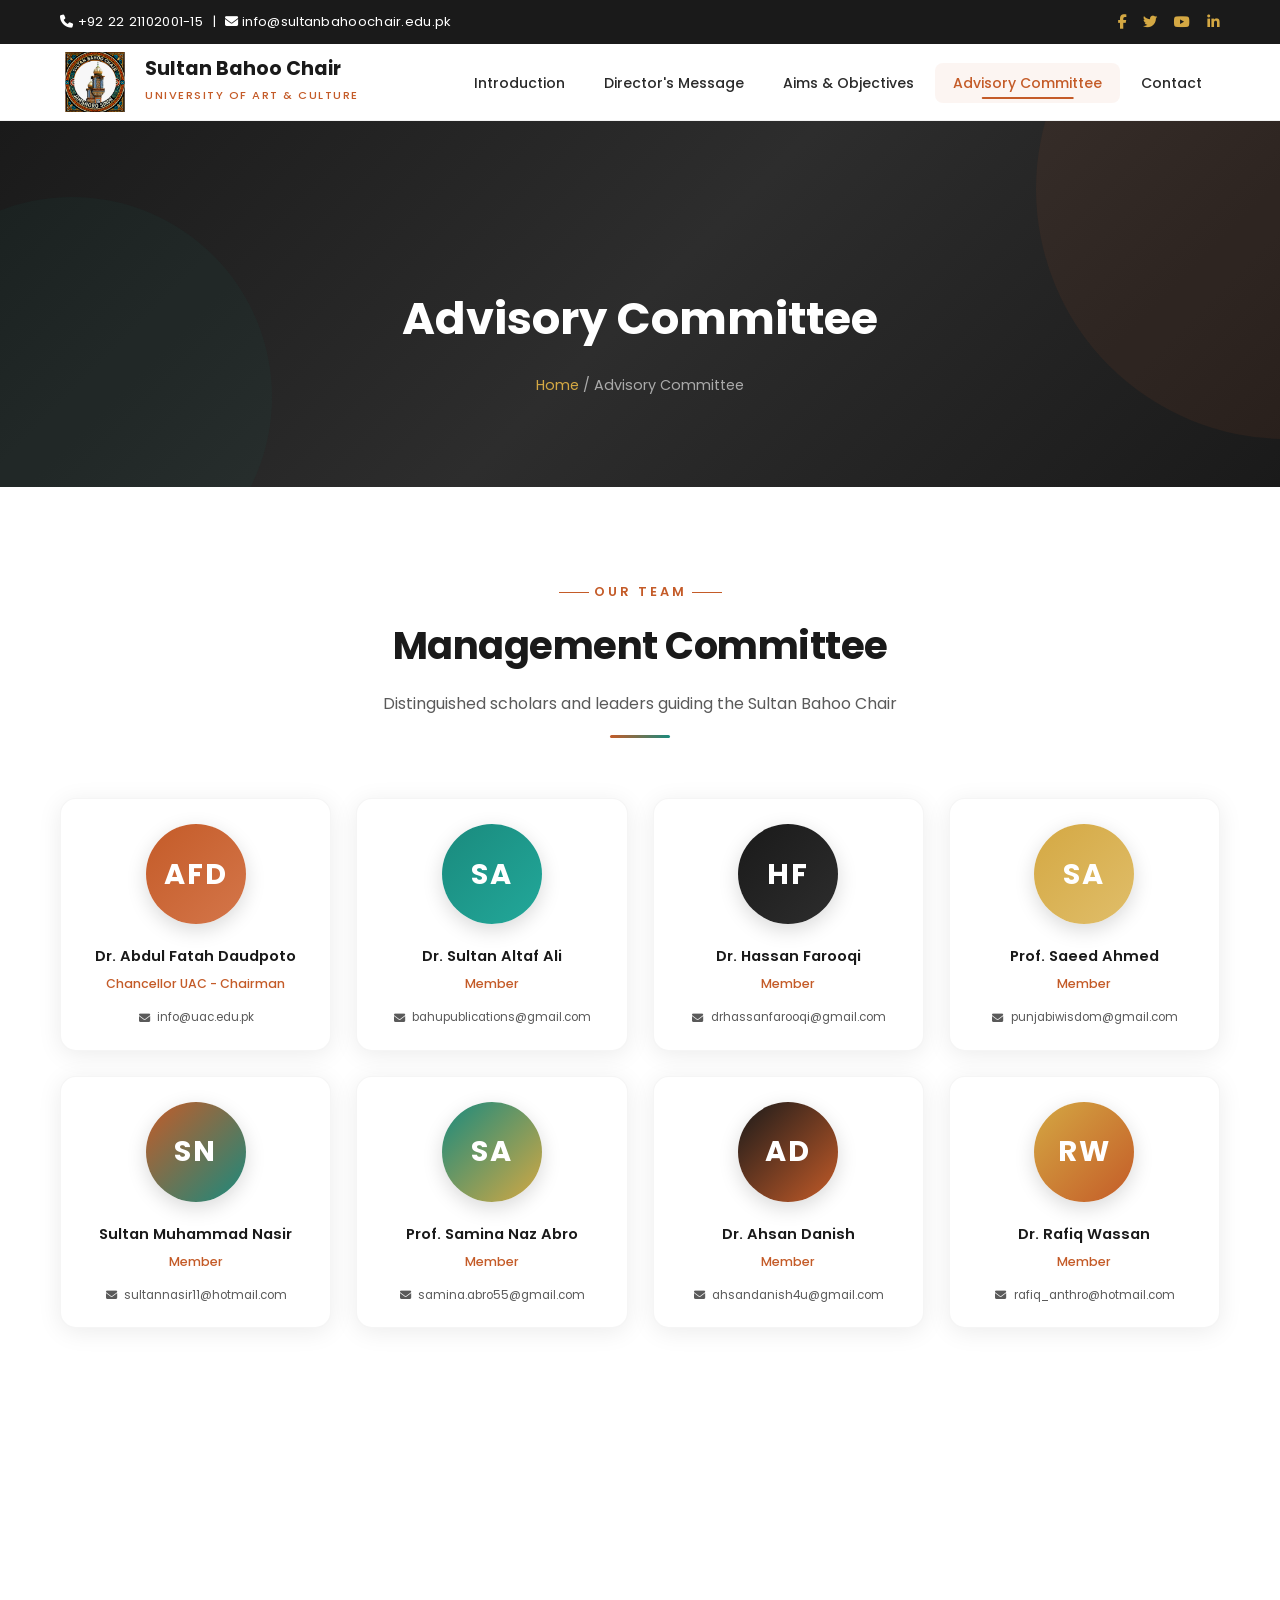
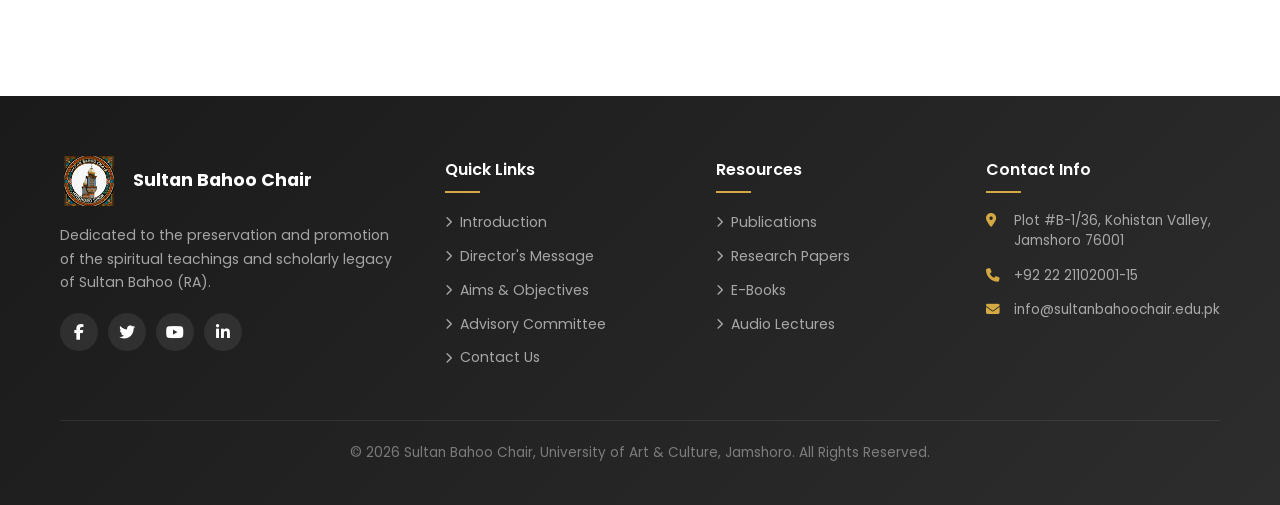
==== advisory.html @ 04ee5a6d "Sultan Bahoo Chair website" ====
<!DOCTYPE html>
<html lang="en">
<head>
    <meta charset="UTF-8">
    <meta name="viewport" content="width=device-width, initial-scale=1.0, maximum-scale=5.0">
    <title>Sultan Bahoo Chair - Advisory Committee</title>
    <link rel="preconnect" href="https://fonts.googleapis.com">
    <link href="https://fonts.googleapis.com/css2?family=Poppins:wght@300;400;500;600;700;800&display=swap" rel="stylesheet">
    <link rel="stylesheet" href="https://cdnjs.cloudflare.com/ajax/libs/font-awesome/6.5.0/css/all.min.css">
    <link rel="stylesheet" href="css/style.css">
</head>
<body>
    <div class="loader">
        <div class="loader-spinner"></div>
        <div class="loader-text">Sultan Bahoo Chair</div>
    </div>

    <div class="top-bar">
        <div class="container">
            <div>                <i class="fas fa-phone"></i> +92 22 21102001-15 &nbsp;|&nbsp;
                <i class="fas fa-envelope"></i> info@sultanbahoochair.edu.pk</div>
            <div>
                <a href="#"><i class="fab fa-facebook-f"></i></a>
                <a href="#"><i class="fab fa-twitter"></i></a>
                <a href="#"><i class="fab fa-youtube"></i></a>
                <a href="#"><i class="fab fa-linkedin-in"></i></a>
            </div>
        </div>
    </div>

    <header class="header">
        <div class="container">
            <nav class="navbar">
                <a href="index.html" class="logo">
                    <img src="images/logo/logo.png" alt="Logo">
                    <div class="logo-text"><h1>Sultan Bahoo Chair</h1><span>University of Art & Culture</span></div>
                </a>
                <ul class="nav-links">
                    <li><a href="index.html">Introduction</a></li>
                    <li><a href="director.html">Director's Message</a></li>
                    <li><a href="aims.html">Aims & Objectives</a></li>
                    <li><a href="advisory.html" class="active">Advisory Committee</a></li>
                    <li><a href="contact.html">Contact</a></li>
                </ul>
                <div class="hamburger"><span></span><span></span><span></span></div>
            </nav>
        </div>
    </header>

    <section class="page-banner">
        <div class="container">
            <h1>Advisory Committee</h1>
            <div class="breadcrumb"><a href="index.html">Home</a> / Advisory Committee</div>
        </div>
    </section>

    <section class="section">
        <div class="container">
            <div class="section-header animate-on-scroll">
                <span class="subtitle">Our Team</span>
                <h2>Management Committee</h2>
                <p>Distinguished scholars and leaders guiding the Sultan Bahoo Chair</p>
                <div class="divider"></div>
            </div>

            <div class="advisory-grid">
                <!-- Chairman -->
                <div class="member-card animate-on-scroll">
                    <div class="avatar-circle" style="background: linear-gradient(135deg, #c45b28, #d4764a);">
                        <span>AFD</span>
                    </div>
                    <div class="info">
                        <h3>Dr. Abdul Fatah Daudpoto</h3>
                        <span>Chancellor UAC - Chairman</span>
                        <a href="mailto:info@uac.edu.pk" class="email-link"><i class="fas fa-envelope"></i> info@uac.edu.pk</a>
                    </div>
                </div>

                <!-- Dr. Sultan Altaf Ali -->
                <div class="member-card animate-on-scroll">
                    <div class="avatar-circle" style="background: linear-gradient(135deg, #1a8a7d, #22a89a);">
                        <span>SA</span>
                    </div>
                    <div class="info">
                        <h3>Dr. Sultan Altaf Ali</h3>
                        <span>Member</span>
                        <a href="mailto:bahupublications@gmail.com" class="email-link"><i class="fas fa-envelope"></i> bahupublications@gmail.com</a>
                    </div>
                </div>

                <!-- Dr. Hassan Farooqi -->
                <div class="member-card animate-on-scroll">
                    <div class="avatar-circle" style="background: linear-gradient(135deg, #1a1a1a, #2d2d2d);">
                        <span>HF</span>
                    </div>
                    <div class="info">
                        <h3>Dr. Hassan Farooqi</h3>
                        <span>Member</span>
                        <a href="mailto:drhassanfarooqi@gmail.com" class="email-link"><i class="fas fa-envelope"></i> drhassanfarooqi@gmail.com</a>
                    </div>
                </div>

                <!-- Prof. Saeed Ahmed -->
                <div class="member-card animate-on-scroll">
                    <div class="avatar-circle" style="background: linear-gradient(135deg, #d4a843, #e0be6a);">
                        <span>SA</span>
                    </div>
                    <div class="info">
                        <h3>Prof. Saeed Ahmed</h3>
                        <span>Member</span>
                        <a href="mailto:punjabiwisdom@gmail.com" class="email-link"><i class="fas fa-envelope"></i> punjabiwisdom@gmail.com</a>
                    </div>
                </div>

                <!-- Sultan Muhammad Nasir -->
                <div class="member-card animate-on-scroll">
                    <div class="avatar-circle" style="background: linear-gradient(135deg, #c45b28, #1a8a7d);">
                        <span>SN</span>
                    </div>
                    <div class="info">
                        <h3>Sultan Muhammad Nasir</h3>
                        <span>Member</span>
                        <a href="mailto:sultannasir11@hotmail.com" class="email-link"><i class="fas fa-envelope"></i> sultannasir11@hotmail.com</a>
                    </div>
                </div>

                <!-- Prof. Samina Naz Abro -->
                <div class="member-card animate-on-scroll">
                    <div class="avatar-circle" style="background: linear-gradient(135deg, #1a8a7d, #d4a843);">
                        <span>SA</span>
                    </div>
                    <div class="info">
                        <h3>Prof. Samina Naz Abro</h3>
                        <span>Member</span>
                        <a href="mailto:samina.abro55@gmail.com" class="email-link"><i class="fas fa-envelope"></i> samina.abro55@gmail.com</a>
                    </div>
                </div>

                <!-- Dr. Ahsan Danish -->
                <div class="member-card animate-on-scroll">
                    <div class="avatar-circle" style="background: linear-gradient(135deg, #1a1a1a, #c45b28);">
                        <span>AD</span>
                    </div>
                    <div class="info">
                        <h3>Dr. Ahsan Danish</h3>
                        <span>Member</span>
                        <a href="mailto:ahsandanish4u@gmail.com" class="email-link"><i class="fas fa-envelope"></i> ahsandanish4u@gmail.com</a>
                    </div>
                </div>

                <!-- Dr. Rafiq Wassan -->
                <div class="member-card animate-on-scroll">
                    <div class="avatar-circle" style="background: linear-gradient(135deg, #d4a843, #c45b28);">
                        <span>RW</span>
                    </div>
                    <div class="info">
                        <h3>Dr. Rafiq Wassan</h3>
                        <span>Member</span>
                        <a href="mailto:rafiq_anthro@hotmail.com" class="email-link"><i class="fas fa-envelope"></i> rafiq_anthro@hotmail.com</a>
                    </div>
                </div>

                <!-- Dr. Irfan Ahmed Shaikh -->
                <div class="member-card animate-on-scroll">
                    <div class="avatar-circle" style="background: linear-gradient(135deg, #1a8a7d, #1a1a1a);">
                        <span>IS</span>
                    </div>
                    <div class="info">
                        <h3>Dr. Irfan Ahmed Shaikh</h3>
                        <span>Member</span>
                        <a href="mailto:irfan.shaikh@usindh.edu.pk" class="email-link"><i class="fas fa-envelope"></i> irfan.shaikh@usindh.edu.pk</a>
                    </div>
                </div>

                <!-- Dr. Imran Ali Sandano -->
                <div class="member-card animate-on-scroll">
                    <div class="avatar-circle" style="background: linear-gradient(135deg, #c45b28, #d4a843);">
                        <span>IS</span>
                    </div>
                    <div class="info">
                        <h3>Dr. Imran Ali Sandano</h3>
                        <span>Member</span>
                        <a href="mailto:imran110@gmail.com" class="email-link"><i class="fas fa-envelope"></i> imran110@gmail.com</a>
                    </div>
                </div>
            </div>
        </div>
    </section>

    <footer class="footer">
        <div class="container">
            <div class="footer-grid">
                <div class="footer-about">
                    <div class="logo">
                        <img src="images/logo/logo.png" alt="Logo" style="height:50px" onerror="this.style.display='none'">
                        <div class="logo-text"><h1 style="color:#fff; font-size:1.1rem;">Sultan Bahoo Chair</h1></div>
                    </div>
                    <p>Dedicated to the preservation and promotion of the spiritual teachings and scholarly legacy of Sultan Bahoo (RA).</p>
                    <div class="footer-social">
                        <a href="#"><i class="fab fa-facebook-f"></i></a>
                        <a href="#"><i class="fab fa-twitter"></i></a>
                        <a href="#"><i class="fab fa-youtube"></i></a>
                        <a href="#"><i class="fab fa-linkedin-in"></i></a>
                    </div>
                </div>
                <div>
                    <h4>Quick Links</h4>
                    <ul class="footer-links">
                        <li><a href="index.html"><i class="fas fa-chevron-right"></i> Introduction</a></li>
                        <li><a href="director.html"><i class="fas fa-chevron-right"></i> Director's Message</a></li>
                        <li><a href="aims.html"><i class="fas fa-chevron-right"></i> Aims & Objectives</a></li>
                        <li><a href="advisory.html"><i class="fas fa-chevron-right"></i> Advisory Committee</a></li>
                        <li><a href="contact.html"><i class="fas fa-chevron-right"></i> Contact Us</a></li>
                    </ul>
                </div>
                <div>
                    <h4>Resources</h4>
                    <ul class="footer-links">
                        <li><a href="#"><i class="fas fa-chevron-right"></i> Publications</a></li>
                        <li><a href="#"><i class="fas fa-chevron-right"></i> Research Papers</a></li>
                        <li><a href="#"><i class="fas fa-chevron-right"></i> E-Books</a></li>
                        <li><a href="#"><i class="fas fa-chevron-right"></i> Audio Lectures</a></li>
                    </ul>
                </div>
                <div>
                    <h4>Contact Info</h4>
                    <ul class="footer-contact">
                        <li><i class="fas fa-map-marker-alt"></i> Plot #B-1/36, Kohistan Valley, Jamshoro 76001</li>
                        <li><i class="fas fa-phone"></i> +92 22 21102001-15</li>
                        <li><i class="fas fa-envelope"></i> info@sultanbahoochair.edu.pk</li>
                    </ul>
                </div>
            </div>
            <div class="footer-bottom"><p>&copy; 2026 Sultan Bahoo Chair, University of Art & Culture, Jamshoro. All Rights Reserved.</p></div>
        </div>
    </footer>

    <div class="back-to-top"><i class="fas fa-chevron-up"></i></div>
    <script src="js/main.js"></script>
</body>
</html>
---- css/style.css ----
/* ===== CSS Variables & Reset ===== */
:root {
    --primary: #1a1a1a;
    --primary-light: #2d2d2d;
    --secondary: #c45b28;
    --secondary-light: #d4764a;
    --accent: #1a8a7d;
    --accent-light: #22a89a;
    --gold: #d4a843;
    --gold-light: #e0be6a;
    --white: #ffffff;
    --off-white: #faf9f7;
    --cream: #f5f0e8;
    --light-gray: #e8e4de;
    --dark-gray: #5a5a5a;
    --text: #2a2a2a;
    --shadow: 0 4px 25px rgba(0, 0, 0, 0.08);
    --shadow-hover: 0 12px 40px rgba(0, 0, 0, 0.15);
    --transition: all 0.4s cubic-bezier(0.25, 0.46, 0.45, 0.94);
    --transition-fast: all 0.25s ease;
    --border-radius: 16px;
    --border-radius-sm: 10px;
}

*, *::before, *::after { margin: 0; padding: 0; box-sizing: border-box; }

html { scroll-behavior: smooth; }

body {
    font-family: 'Poppins', sans-serif;
    color: var(--text);
    line-height: 1.7;
    overflow-x: hidden;
    background: var(--white);
}

a { text-decoration: none; color: inherit; }
ul { list-style: none; }
img { max-width: 100%; height: auto; }

.container { max-width: 1200px; margin: 0 auto; padding: 0 20px; }

/* ===== Scrollbar ===== */
::-webkit-scrollbar { width: 8px; }
::-webkit-scrollbar-track { background: var(--cream); }
::-webkit-scrollbar-thumb { background: var(--secondary); border-radius: 4px; }
::-webkit-scrollbar-thumb:hover { background: var(--accent); }

/* ===== Top Bar ===== */
.top-bar {
    background: var(--primary);
    color: var(--white);
    padding: 10px 0;
    font-size: 0.82rem;
    letter-spacing: 0.3px;
}

.top-bar .container { display: flex; justify-content: space-between; align-items: center; }

.top-bar a {
    color: var(--gold);
    margin-left: 12px;
    transition: var(--transition-fast);
    font-size: 0.9rem;
}

.top-bar a:hover { color: var(--white); transform: translateY(-2px); }

/* ===== Header / Navbar ===== */
.header {
    background: var(--white);
    position: sticky;
    top: 0;
    z-index: 1000;
    transition: var(--transition);
    border-bottom: 1px solid rgba(0,0,0,0.05);
}

.header.scrolled {
    box-shadow: 0 4px 30px rgba(0, 0, 0, 0.1);
    backdrop-filter: blur(10px);
}

.navbar { display: flex; justify-content: space-between; align-items: center; padding: 8px 0; }

.logo { display: flex; align-items: center; gap: 14px; }

.logo img { height: 60px; width: auto; transition: var(--transition); }
.logo:hover img { transform: scale(1.05); }

.logo-text h1 { font-size: 1.2rem; color: var(--primary); font-weight: 700; line-height: 1.2; }
.logo-text span { font-size: 0.7rem; color: var(--secondary); font-weight: 500; letter-spacing: 1.5px; text-transform: uppercase; }

.nav-links { display: flex; gap: 3px; }

.nav-links a {
    padding: 10px 18px;
    font-size: 0.88rem;
    font-weight: 500;
    color: var(--text);
    border-radius: 8px;
    transition: var(--transition-fast);
    position: relative;
}

.nav-links a::after {
    content: '';
    position: absolute;
    bottom: 4px;
    left: 50%;
    width: 0;
    height: 2px;
    background: var(--secondary);
    transition: var(--transition);
    transform: translateX(-50%);
    border-radius: 2px;
}

.nav-links a:hover::after, .nav-links a.active::after { width: 50%; }
.nav-links a:hover, .nav-links a.active { color: var(--secondary); background: rgba(196, 91, 40, 0.06); }

/* Hamburger */
.hamburger { display: none; flex-direction: column; cursor: pointer; gap: 5px; z-index: 1001; }
.hamburger span { width: 26px; height: 2.5px; background: var(--primary); border-radius: 3px; transition: var(--transition); }
.hamburger.active span:nth-child(1) { transform: rotate(45deg) translate(5px, 5px); }
.hamburger.active span:nth-child(2) { opacity: 0; }
.hamburger.active span:nth-child(3) { transform: rotate(-45deg) translate(5px, -5px); }

/* ===== Hero Section ===== */
.hero {
    position: relative;
    height: 90vh;
    min-height: 550px;
    display: flex;
    align-items: center;
    justify-content: center;
    overflow: hidden;
    background: #000;
}

.hero-slider { position: absolute; inset: 0; z-index: 0; }

.hero-slide {
    position: absolute;
    inset: 0;
    opacity: 0;
    transition: opacity 1.5s ease;
    background-size: cover;
    background-position: center;
    transform: scale(1.05);
    animation: heroZoom 8s ease infinite alternate;
}

@keyframes heroZoom {
    0% { transform: scale(1); }
    100% { transform: scale(1.08); }
}

.hero-slide.active { opacity: 1; }

.hero-slide::after {
    content: '';
    position: absolute;
    inset: 0;
    background: linear-gradient(180deg, rgba(26,26,26,0.15) 0%, rgba(26,26,26,0.55) 100%);
}

.hero-content {
    position: relative;
    z-index: 2;
    text-align: center;
    color: var(--white);
    padding: 0 20px;
    text-shadow: 0 3px 15px rgba(0, 0, 0, 0.5);
}

.hero-content h2 {
    font-size: 3.5rem;
    font-weight: 800;
    margin-bottom: 12px;
    animation: fadeInUp 0.8s ease 0.2s forwards;
    opacity: 0;
    line-height: 1.15;
    letter-spacing: -1px;
}

.hero-content h2 span { color: var(--gold); }

.hero-content p {
    font-size: 1.1rem;
    max-width: 550px;
    margin: 0 auto 30px;
    opacity: 0;
    animation: fadeInUp 0.8s ease 0.4s forwards;
    color: rgba(255, 255, 255, 0.9);
    font-weight: 300;
}

.hero-buttons {
    display: flex;
    gap: 15px;
    justify-content: center;
    opacity: 0;
    animation: fadeInUp 0.8s ease 0.6s forwards;
}

/* ===== Buttons ===== */
.btn {
    display: inline-flex;
    align-items: center;
    gap: 8px;
    padding: 14px 30px;
    border-radius: 50px;
    font-size: 0.9rem;
    font-weight: 600;
    cursor: pointer;
    border: none;
    transition: var(--transition);
    letter-spacing: 0.3px;
}

.btn-primary { background: var(--secondary); color: var(--white); }
.btn-primary:hover {
    background: var(--accent);
    transform: translateY(-3px);
    box-shadow: 0 10px 30px rgba(196, 91, 40, 0.35);
}

.btn-outline { background: transparent; color: var(--white); border: 2px solid rgba(255,255,255,0.6); }
.btn-outline:hover {
    background: var(--white);
    color: var(--primary);
    transform: translateY(-3px);
}

.btn-accent { background: var(--accent); color: var(--white); }
.btn-accent:hover {
    background: var(--secondary);
    transform: translateY(-3px);
    box-shadow: 0 10px 30px rgba(26, 138, 125, 0.35);
}

/* ===== Animations ===== */
@keyframes fadeInUp { from { opacity: 0; transform: translateY(35px); } to { opacity: 1; transform: translateY(0); } }
@keyframes fadeInDown { from { opacity: 0; transform: translateY(-35px); } to { opacity: 1; transform: translateY(0); } }
@keyframes fadeInLeft { from { opacity: 0; transform: translateX(-40px); } to { opacity: 1; transform: translateX(0); } }
@keyframes fadeInRight { from { opacity: 0; transform: translateX(40px); } to { opacity: 1; transform: translateX(0); } }
@keyframes scaleIn { from { opacity: 0; transform: scale(0.85); } to { opacity: 1; transform: scale(1); } }
@keyframes slideUp { from { opacity: 0; transform: translateY(50px); } to { opacity: 1; transform: translateY(0); } }
@keyframes float { 0%, 100% { transform: translateY(0); } 50% { transform: translateY(-10px); } }

/* Scroll Animations */
.animate-on-scroll { opacity: 0; transform: translateY(40px); transition: all 0.8s cubic-bezier(0.25, 0.46, 0.45, 0.94); }
.animate-on-scroll.animated { opacity: 1; transform: translateY(0); }
.animate-left { opacity: 0; transform: translateX(-40px); transition: all 0.8s ease; }
.animate-left.animated { opacity: 1; transform: translateX(0); }
.animate-right { opacity: 0; transform: translateX(40px); transition: all 0.8s ease; }
.animate-right.animated { opacity: 1; transform: translateX(0); }

/* ===== Section Styles ===== */
.section { padding: 90px 0; }

.section-header { text-align: center; margin-bottom: 60px; }

.section-header .subtitle {
    display: inline-block;
    color: var(--secondary);
    font-size: 0.8rem;
    font-weight: 600;
    text-transform: uppercase;
    letter-spacing: 3px;
    margin-bottom: 10px;
    position: relative;
    padding: 0 20px;
}

.section-header .subtitle::before,
.section-header .subtitle::after {
    content: '';
    position: absolute;
    top: 50%;
    width: 30px;
    height: 1px;
    background: var(--secondary);
}

.section-header .subtitle::before { left: -15px; }
.section-header .subtitle::after { right: -15px; }

.section-header h2 {
    font-size: 2.4rem;
    color: var(--primary);
    font-weight: 700;
    margin-bottom: 12px;
    letter-spacing: -0.5px;
}

.section-header p { color: var(--dark-gray); max-width: 580px; margin: 0 auto; font-size: 1rem; }

.section-header .divider {
    width: 60px;
    height: 3px;
    background: linear-gradient(90deg, var(--secondary), var(--accent));
    margin: 18px auto 0;
    border-radius: 2px;
}

/* ===== Page Banner ===== */
.page-banner {
    background: linear-gradient(135deg, #1a1a1a 0%, #2d2d2d 50%, #1a1a1a 100%);
    padding: 160px 0 90px;
    text-align: center;
    color: var(--white);
    position: relative;
    overflow: hidden;
}

.page-banner::before {
    content: '';
    position: absolute;
    top: -50%;
    right: -20%;
    width: 500px;
    height: 500px;
    background: rgba(196, 91, 40, 0.08);
    border-radius: 50%;
    animation: pulse-bg 4s ease infinite;
}

.page-banner::after {
    content: '';
    position: absolute;
    bottom: -30%;
    left: -10%;
    width: 400px;
    height: 400px;
    background: rgba(26, 138, 125, 0.06);
    border-radius: 50%;
    animation: pulse-bg 5s ease infinite reverse;
}

@keyframes pulse-bg { 0%, 100% { transform: scale(1); opacity: 0.5; } 50% { transform: scale(1.1); opacity: 0.8; } }

.page-banner h1 { font-size: 2.8rem; margin-bottom: 15px; animation: fadeInUp 0.6s ease forwards; font-weight: 700; }
.page-banner .breadcrumb { font-size: 0.9rem; color: rgba(255, 255, 255, 0.6); }
.page-banner .breadcrumb a { color: var(--gold); transition: var(--transition-fast); }
.page-banner .breadcrumb a:hover { color: var(--white); }

/* ===== About / Introduction Section ===== */
.about-section { background: var(--white); }

.about-grid { display: grid; grid-template-columns: 1fr 1fr; gap: 60px; align-items: center; }

.about-image {
    position: relative;
    border-radius: var(--border-radius);
    overflow: hidden;
    box-shadow: var(--shadow);
}

.about-image img { width: 100%; height: 420px; object-fit: cover; transition: transform 0.7s ease; }
.about-image:hover img { transform: scale(1.05); }

.about-image .experience-badge {
    position: absolute;
    bottom: 20px;
    right: 20px;
    background: var(--secondary);
    color: var(--white);
    padding: 15px 22px;
    border-radius: var(--border-radius-sm);
    text-align: center;
    font-weight: 700;
    box-shadow: 0 8px 25px rgba(196, 91, 40, 0.4);
}

.about-image .experience-badge span { display: block; font-size: 1.8rem; line-height: 1; }

.about-text h3 { color: var(--primary); font-size: 1.6rem; margin-bottom: 15px; line-height: 1.4; }
.about-text .highlight { color: var(--secondary); font-weight: 600; }
.about-text p { color: var(--dark-gray); margin-bottom: 12px; font-size: 0.95rem; }

.about-features { display: grid; grid-template-columns: 1fr 1fr; gap: 12px; margin-top: 25px; }

.about-feature {
    display: flex;
    align-items: center;
    gap: 10px;
    padding: 12px 15px;
    background: var(--cream);
    border-radius: var(--border-radius-sm);
    transition: var(--transition);
    font-size: 0.9rem;
    font-weight: 500;
}

.about-feature:hover { background: var(--primary); color: var(--white); transform: translateX(5px); }
.about-feature i { color: var(--accent); font-size: 1rem; min-width: 22px; }
.about-feature:hover i { color: var(--gold); }

/* ===== Stats Counter ===== */
.stats-section {
    background: linear-gradient(135deg, #1a1a1a 0%, #2d2d2d 100%);
    padding: 70px 0;
    position: relative;
    overflow: hidden;
}

.stats-section::before {
    content: '';
    position: absolute;
    inset: 0;
    background: radial-gradient(circle at 20% 50%, rgba(196, 91, 40, 0.1) 0%, transparent 50%),
                radial-gradient(circle at 80% 50%, rgba(26, 138, 125, 0.08) 0%, transparent 50%);
}

.stats-grid { display: grid; grid-template-columns: repeat(4, 1fr); gap: 30px; position: relative; z-index: 1; }

.stat-item { text-align: center; color: var(--white); padding: 25px 15px; }

.stat-item .icon {
    font-size: 2.2rem;
    color: var(--gold);
    margin-bottom: 15px;
    display: inline-block;
    animation: float 3s ease-in-out infinite;
}

.stat-item .number { font-size: 2.6rem; font-weight: 700; display: block; margin-bottom: 5px; color: var(--white); }
.stat-item .label { font-size: 0.85rem; opacity: 0.7; text-transform: uppercase; letter-spacing: 1px; }

/* ===== Director Section ===== */
.director-section { background: var(--cream); }

.director-card {
    display: flex;
    gap: 50px;
    align-items: center;
    max-width: 950px;
    margin: 0 auto;
    background: var(--white);
    padding: 40px;
    border-radius: var(--border-radius);
    box-shadow: var(--shadow);
}

.director-image { flex: 0 0 260px; position: relative; }

.director-image img {
    width: 260px;
    height: 300px;
    object-fit: cover;
    border-radius: var(--border-radius);
    box-shadow: 0 8px 30px rgba(0, 0, 0, 0.12);
}

.director-quote {
    font-style: italic;
    font-size: 1.05rem;
    color: var(--dark-gray);
    position: relative;
    padding-left: 25px;
    border-left: 3px solid var(--secondary);
    margin-bottom: 20px;
    line-height: 1.8;
}

.director-info h3 { color: var(--primary); font-size: 1.2rem; margin-bottom: 3px; }
.director-info span { color: var(--secondary); font-weight: 500; font-size: 0.9rem; }

/* ===== Aims Section ===== */
.aims-grid { display: grid; grid-template-columns: repeat(3, 1fr); gap: 25px; }

.aim-card {
    background: var(--white);
    padding: 35px 25px;
    border-radius: var(--border-radius);
    box-shadow: var(--shadow);
    text-align: center;
    transition: var(--transition);
    position: relative;
    overflow: hidden;
    border: 1px solid rgba(0,0,0,0.04);
}

.aim-card::before {
    content: '';
    position: absolute;
    top: 0;
    left: 0;
    right: 0;
    height: 3px;
    background: linear-gradient(90deg, var(--secondary), var(--accent));
    transform: scaleX(0);
    transition: var(--transition);
}

.aim-card:hover::before { transform: scaleX(1); }

.aim-card:hover { transform: translateY(-8px); box-shadow: var(--shadow-hover); }

.aim-card .icon {
    width: 70px;
    height: 70px;
    margin: 0 auto 18px;
    background: linear-gradient(135deg, var(--primary), var(--primary-light));
    border-radius: 50%;
    display: flex;
    align-items: center;
    justify-content: center;
    font-size: 1.6rem;
    color: var(--gold);
    transition: var(--transition);
}

.aim-card:hover .icon { background: linear-gradient(135deg, var(--secondary), var(--accent)); transform: rotateY(180deg) scale(1.1); }

.aim-card h3 { color: var(--primary); font-size: 1.05rem; margin-bottom: 10px; font-weight: 600; }
.aim-card p { color: var(--dark-gray); font-size: 0.88rem; line-height: 1.6; }

/* ===== Advisory Committee ===== */
.advisory-grid { display: grid; grid-template-columns: repeat(4, 1fr); gap: 25px; }

.member-card {
    background: var(--white);
    border-radius: var(--border-radius);
    overflow: hidden;
    box-shadow: var(--shadow);
    transition: var(--transition);
    text-align: center;
    border: 1px solid rgba(0,0,0,0.04);
}

.member-card:hover { transform: translateY(-8px); box-shadow: var(--shadow-hover); }

.member-card .image-wrapper { position: relative; overflow: hidden; height: 200px; }

.member-card img { width: 100%; height: 100%; object-fit: cover; transition: transform 0.6s ease; }
.member-card:hover img { transform: scale(1.1); }

.member-card .social-links {
    position: absolute;
    bottom: -50px;
    left: 0;
    right: 0;
    display: flex;
    justify-content: center;
    gap: 8px;
    padding: 12px;
    background: linear-gradient(transparent, rgba(26, 26, 26, 0.9));
    transition: var(--transition);
}

.member-card:hover .social-links { bottom: 0; }

.member-card .social-links a {
    width: 32px;
    height: 32px;
    background: var(--white);
    color: var(--primary);
    border-radius: 50%;
    display: flex;
    align-items: center;
    justify-content: center;
    transition: var(--transition-fast);
    font-size: 0.85rem;
}

.member-card .social-links a:hover { background: var(--secondary); color: var(--white); }

.member-card .info { padding: 20px 15px; }
.member-card .info h3 { color: var(--primary); font-size: 0.92rem; margin-bottom: 4px; font-weight: 600; }
.member-card .info span { color: var(--secondary); font-size: 0.78rem; font-weight: 500; display: block; margin-bottom: 8px; }

.member-card .email-link {
    display: inline-flex;
    align-items: center;
    gap: 6px;
    color: var(--dark-gray);
    font-size: 0.72rem;
    transition: var(--transition-fast);
    word-break: break-all;
}

.member-card .email-link:hover { color: var(--secondary); }
.member-card .email-link i { font-size: 0.7rem; min-width: 14px; }

/* Avatar Circle */
.avatar-circle {
    width: 100px;
    height: 100px;
    border-radius: 50%;
    display: flex;
    align-items: center;
    justify-content: center;
    margin: 25px auto 0;
    box-shadow: 0 6px 20px rgba(0, 0, 0, 0.15);
    transition: var(--transition);
}

.avatar-circle span {
    color: var(--white);
    font-size: 1.8rem;
    font-weight: 700;
    letter-spacing: 2px;
}

.member-card:hover .avatar-circle { transform: scale(1.1) rotate(5deg); box-shadow: 0 10px 30px rgba(0, 0, 0, 0.2); }

/* ===== Contact ===== */
.contact-section { background: var(--cream); }

.contact-grid { display: grid; grid-template-columns: 1fr 1.2fr; gap: 40px; }

.contact-info-list { display: flex; flex-direction: column; gap: 20px; margin-bottom: 25px; }

.contact-info-item {
    display: flex;
    gap: 15px;
    align-items: flex-start;
    padding: 20px;
    background: var(--white);
    border-radius: var(--border-radius);
    box-shadow: var(--shadow);
    transition: var(--transition);
    border-left: 3px solid var(--secondary);
}

.contact-info-item:hover { transform: translateX(8px); box-shadow: var(--shadow-hover); border-left-color: var(--accent); }

.contact-info-item .icon {
    width: 48px;
    height: 48px;
    background: linear-gradient(135deg, var(--secondary), var(--accent));
    color: var(--white);
    border-radius: 50%;
    display: flex;
    align-items: center;
    justify-content: center;
    font-size: 1.1rem;
    flex-shrink: 0;
}

.contact-info-item h4 { color: var(--primary); margin-bottom: 5px; font-size: 0.95rem; }
.contact-info-item p { color: var(--dark-gray); font-size: 0.88rem; line-height: 1.6; }

.contact-form {
    background: var(--white);
    padding: 40px;
    border-radius: var(--border-radius);
    box-shadow: var(--shadow);
}

.contact-form h3 { color: var(--primary); font-size: 1.4rem; margin-bottom: 25px; }

.form-group { margin-bottom: 18px; }

.form-group label { display: block; margin-bottom: 6px; font-weight: 500; color: var(--text); font-size: 0.9rem; }

.form-group input, .form-group textarea, .form-group select {
    width: 100%;
    padding: 12px 16px;
    border: 2px solid var(--light-gray);
    border-radius: var(--border-radius-sm);
    font-size: 0.9rem;
    font-family: inherit;
    transition: var(--transition-fast);
    background: var(--off-white);
}

.form-group input:focus, .form-group textarea:focus, .form-group select:focus {
    outline: none;
    border-color: var(--secondary);
    box-shadow: 0 0 0 3px rgba(196, 91, 40, 0.1);
    background: var(--white);
}

.form-group textarea { resize: vertical; min-height: 110px; }

.form-row { display: grid; grid-template-columns: 1fr 1fr; gap: 18px; }

/* Map */
.map-section { padding: 0; height: 350px; }
.map-section iframe { width: 100%; height: 100%; border: none; }

/* ===== Footer ===== */
.footer {
    background: linear-gradient(135deg, #1a1a1a 0%, #2d2d2d 100%);
    color: var(--white);
    padding: 60px 0 0;
}

.footer-grid { display: grid; grid-template-columns: 1.5fr 1fr 1fr 1fr; gap: 40px; margin-bottom: 40px; }

.footer-about .logo { margin-bottom: 18px; }
.footer-about p { color: rgba(255, 255, 255, 0.6); font-size: 0.88rem; margin-bottom: 18px; line-height: 1.7; }

.footer-social { display: flex; gap: 10px; }

.footer-social a {
    width: 38px;
    height: 38px;
    background: rgba(255, 255, 255, 0.08);
    color: var(--white);
    border-radius: 50%;
    display: flex;
    align-items: center;
    justify-content: center;
    transition: var(--transition);
}

.footer-social a:hover { background: var(--secondary); color: var(--white); transform: translateY(-3px); }

.footer h4 {
    font-size: 1rem;
    margin-bottom: 18px;
    position: relative;
    padding-bottom: 10px;
    font-weight: 600;
}

.footer h4::after {
    content: '';
    position: absolute;
    bottom: 0;
    left: 0;
    width: 35px;
    height: 2px;
    background: var(--gold);
}

.footer-links li { margin-bottom: 10px; }

.footer-links a {
    color: rgba(255, 255, 255, 0.6);
    transition: var(--transition-fast);
    display: flex;
    align-items: center;
    gap: 8px;
    font-size: 0.88rem;
}

.footer-links a:hover { color: var(--gold); transform: translateX(5px); }
.footer-links a i { font-size: 0.7rem; }

.footer-contact li {
    display: flex;
    gap: 10px;
    margin-bottom: 14px;
    color: rgba(255, 255, 255, 0.6);
    font-size: 0.85rem;
    line-height: 1.5;
}

.footer-contact li i { color: var(--gold); min-width: 18px; margin-top: 3px; }

.footer-bottom {
    border-top: 1px solid rgba(255, 255, 255, 0.08);
    padding: 20px 0;
    text-align: center;
    color: rgba(255, 255, 255, 0.4);
    font-size: 0.85rem;
}

/* ===== Back to Top ===== */
.back-to-top {
    position: fixed;
    bottom: 30px;
    right: 30px;
    width: 48px;
    height: 48px;
    background: linear-gradient(135deg, var(--secondary), var(--accent));
    color: var(--white);
    border-radius: 50%;
    display: flex;
    align-items: center;
    justify-content: center;
    font-size: 1.1rem;
    cursor: pointer;
    opacity: 0;
    visibility: hidden;
    transition: var(--transition);
    z-index: 999;
    box-shadow: 0 4px 15px rgba(196, 91, 40, 0.3);
}

.back-to-top.visible { opacity: 1; visibility: visible; }
.back-to-top:hover { transform: translateY(-5px); box-shadow: 0 8px 25px rgba(196, 91, 40, 0.4); }

/* ===== Loading ===== */
.loader {
    position: fixed;
    inset: 0;
    background: var(--white);
    z-index: 100000;
    display: flex;
    flex-direction: column;
    align-items: center;
    justify-content: center;
    gap: 20px;
    transition: opacity 0.5s ease;
}

.loader.hidden { opacity: 0; pointer-events: none; }

.loader-spinner {
    width: 45px;
    height: 45px;
    border: 3px solid var(--light-gray);
    border-top-color: var(--secondary);
    border-radius: 50%;
    animation: spin 0.7s linear infinite;
}

.loader-text { color: var(--secondary); font-size: 0.85rem; font-weight: 500; letter-spacing: 2px; text-transform: uppercase; }

@keyframes spin { to { transform: rotate(360deg); } }

/* ===== Responsive ===== */
@media (max-width: 1024px) {
    .nav-links { gap: 2px; }
    .nav-links a { padding: 8px 12px; font-size: 0.82rem; }
    .advisory-grid { grid-template-columns: repeat(2, 1fr); }
    .footer-grid { grid-template-columns: repeat(2, 1fr); }
    .about-grid { gap: 40px; }
    .section { padding: 70px 0; }
}

@media (max-width: 768px) {
    .hamburger { display: flex; }
    .nav-links {
        position: fixed;
        top: 0;
        right: -100%;
        width: 280px;
        height: 100vh;
        background: var(--white);
        flex-direction: column;
        padding: 80px 25px 25px;
        box-shadow: -5px 0 30px rgba(0, 0, 0, 0.1);
        transition: var(--transition);
        z-index: 1000;
    }
    .nav-links.active { right: 0; }
    .nav-links a { padding: 14px 15px; font-size: 0.95rem; border-bottom: 1px solid var(--light-gray); }
    .nav-links a:last-child { border-bottom: none; }
    
    .hero { height: 80vh; min-height: 500px; }
    .hero-content h2 { font-size: 2rem; }
    .hero-content p { font-size: 0.95rem; }
    .hero-buttons { flex-direction: column; gap: 12px; }
    .hero-buttons .btn { width: 100%; max-width: 280px; justify-content: center; }
    
    .about-grid { grid-template-columns: 1fr; gap: 30px; }
    .about-image img { height: 300px; }
    .about-features { grid-template-columns: 1fr; }
    
    .stats-grid { grid-template-columns: repeat(2, 1fr); gap: 20px; }
    .stat-item .number { font-size: 2rem; }
    .stat-item .icon { font-size: 1.8rem; }
    
    .director-card { flex-direction: column; text-align: center; padding: 25px; gap: 25px; }
    .director-image { flex: none; margin: 0 auto; }
    .director-image img { width: 200px; height: 230px; }
    .director-quote { border-left: none; padding-left: 0; border-top: 3px solid var(--secondary); padding-top: 18px; font-size: 0.95rem; }
    
    .aims-grid { grid-template-columns: 1fr; gap: 20px; }
    .aim-card { padding: 25px 20px; }
    .aim-card .icon { width: 60px; height: 60px; font-size: 1.4rem; }
    
    .advisory-grid { grid-template-columns: repeat(2, 1fr); gap: 15px; }
    .member-card .info h3 { font-size: 0.85rem; }
    .member-card .email-link { font-size: 0.68rem; }
    .avatar-circle { width: 80px; height: 80px; }
    .avatar-circle span { font-size: 1.4rem; }
    
    .contact-grid { grid-template-columns: 1fr; }
    .contact-info-item { padding: 15px; }
    .form-row { grid-template-columns: 1fr; }
    .contact-form { padding: 25px; }
    
    .footer-grid { grid-template-columns: 1fr; gap: 30px; }
    .section-header h2 { font-size: 1.6rem; }
    .section-header p { font-size: 0.9rem; }
    .page-banner { padding: 120px 0 60px; }
    .page-banner h1 { font-size: 1.8rem; }
    .top-bar .container { flex-direction: column; gap: 5px; }
    .top-bar { font-size: 0.75rem; padding: 8px 0; }
    
    .section { padding: 50px 0; }
    .container { padding: 0 15px; }
}

@media (max-width: 480px) {
    .hero { height: 75vh; }
    .hero-content h2 { font-size: 1.6rem; }
    .hero-content p { font-size: 0.85rem; }
    .hero-buttons .btn { padding: 12px 24px; font-size: 0.85rem; }
    
    .stats-grid { grid-template-columns: 1fr 1fr; gap: 15px; }
    .stat-item { padding: 15px 10px; }
    .stat-item .number { font-size: 1.6rem; }
    .stat-item .label { font-size: 0.75rem; }
    
    .advisory-grid { grid-template-columns: 1fr; }
    .member-card .email-link { font-size: 0.7rem; }
    
    .contact-form { padding: 20px; }
    .contact-info-item { flex-direction: column; text-align: center; }
    .contact-info-item .icon { margin: 0 auto; }
    
    .page-banner h1 { font-size: 1.5rem; }
    .section-header h2 { font-size: 1.4rem; }
    
    .about-text h3 { font-size: 1.3rem; }
    .about-text p { font-size: 0.88rem; }
    
    .btn { padding: 12px 24px; font-size: 0.85rem; }
}

/* Touch-friendly styles */
@media (hover: none) and (pointer: coarse) {
    .btn { min-height: 48px; }
    .nav-links a { min-height: 44px; display: flex; align-items: center; }
    .contact-info-item { min-height: 44px; }
    .footer-links a { min-height: 44px; display: flex; align-items: center; }
}

/* Safe area for notched phones */
@supports (padding: env(safe-area-inset-bottom)) {
    .footer { padding-bottom: calc(20px + env(safe-area-inset-bottom)); }
    .hero { padding-bottom: env(safe-area-inset-bottom); }
}
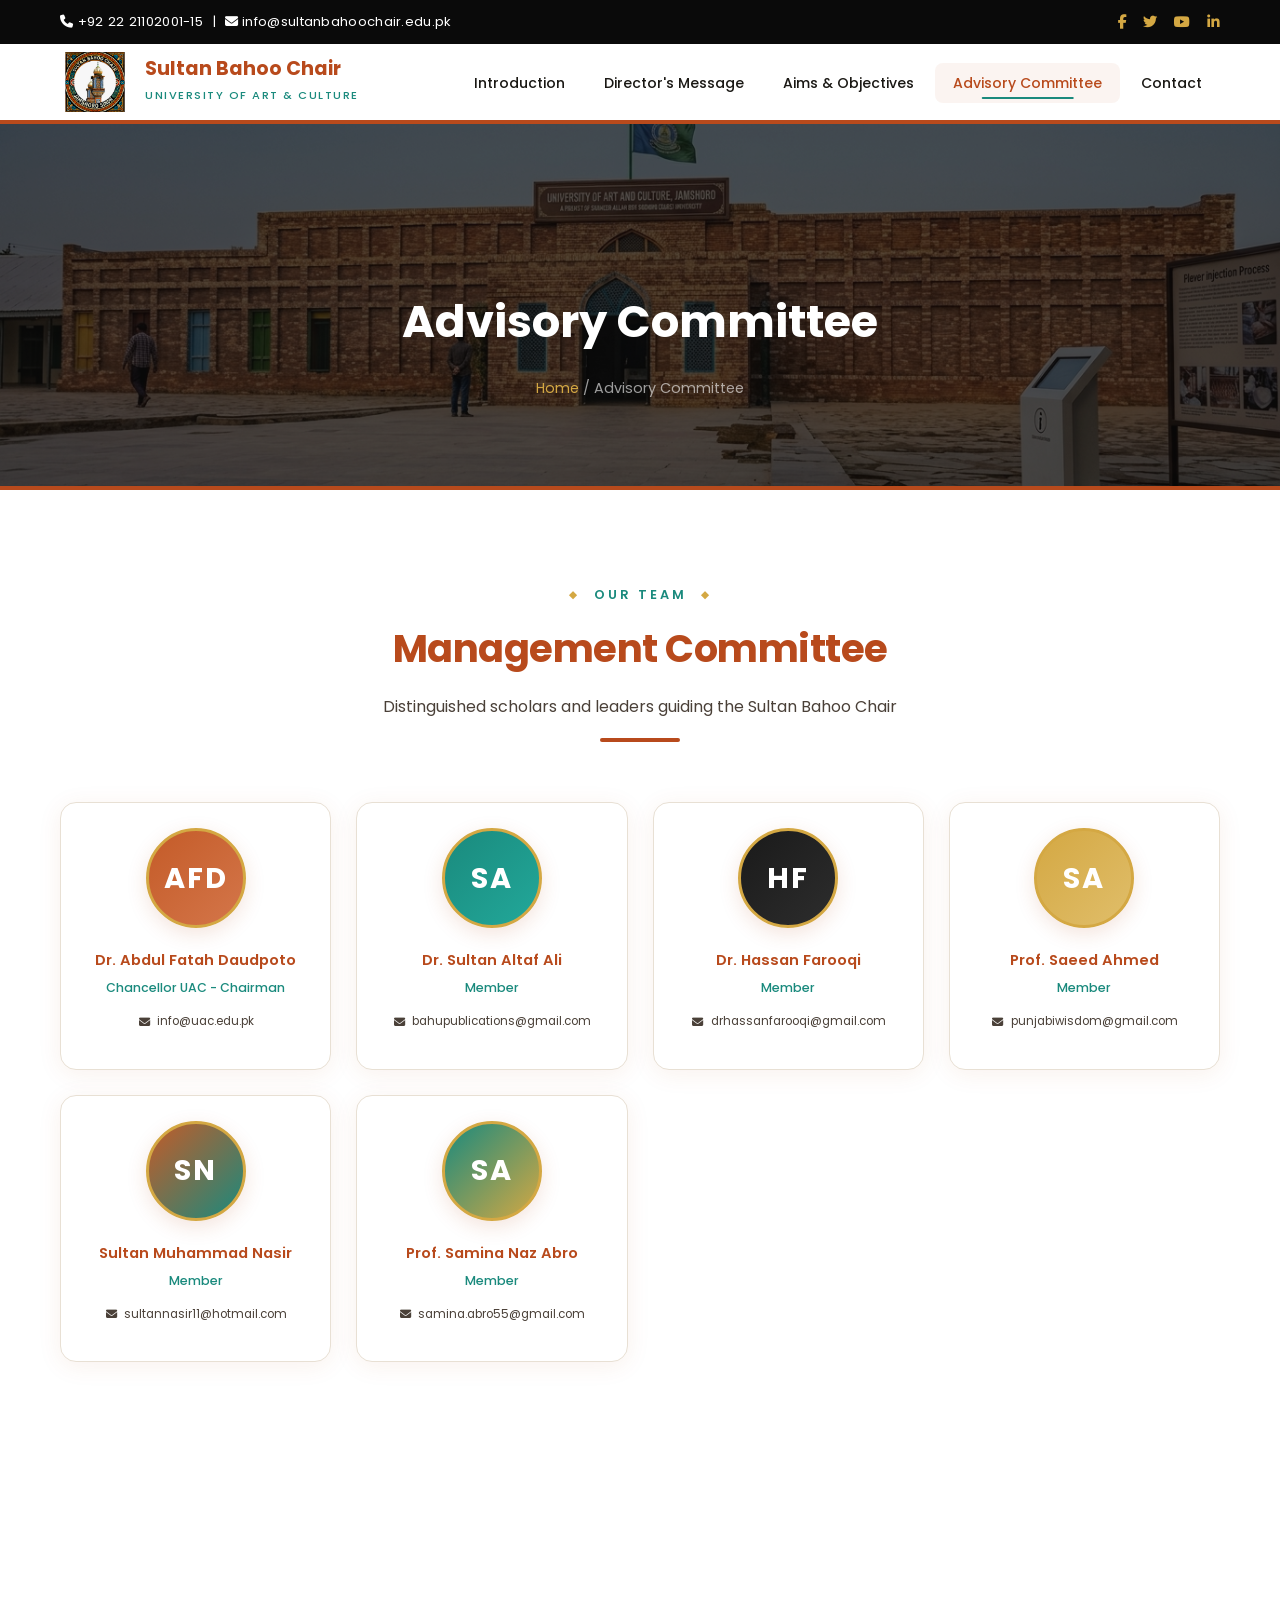
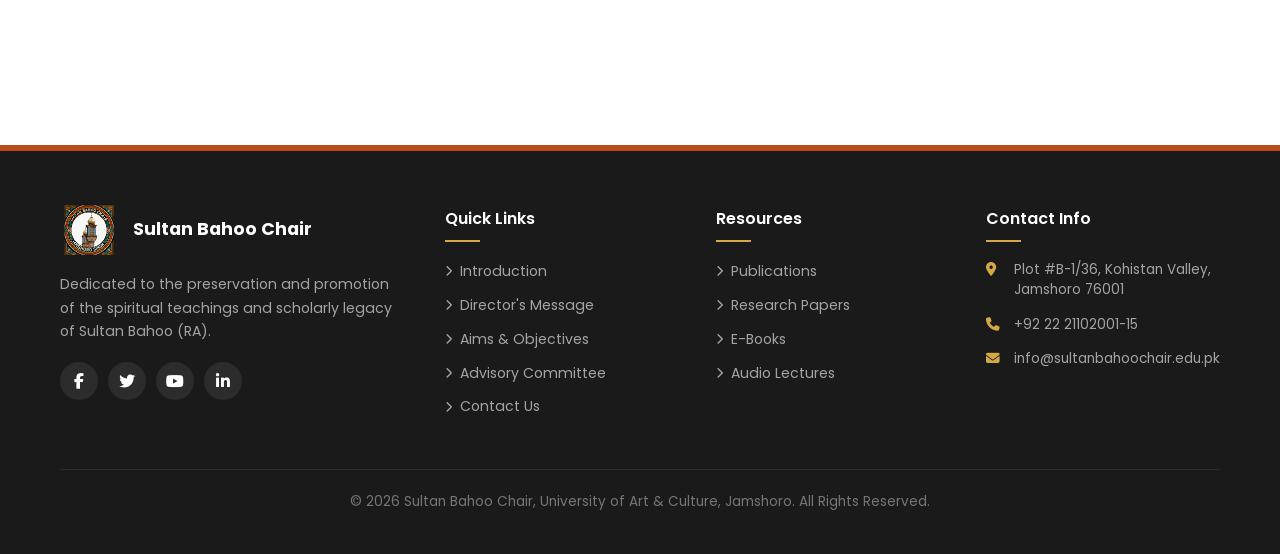
==== commit d0afa36b: "Cache bust CSS to force refresh on mobile" ====
--- a/advisory.html
+++ b/advisory.html
@@ -7,7 +7,7 @@
     <link rel="preconnect" href="https://fonts.googleapis.com">
     <link href="https://fonts.googleapis.com/css2?family=Poppins:wght@300;400;500;600;700;800&display=swap" rel="stylesheet">
     <link rel="stylesheet" href="https://cdnjs.cloudflare.com/ajax/libs/font-awesome/6.5.0/css/all.min.css">
-    <link rel="stylesheet" href="css/style.css">
+    <link rel="stylesheet" href="css/style.css?v=2">
 </head>
 <body>
     <div class="loader">
--- a/css/style.css
+++ b/css/style.css
@@ -1,21 +1,30 @@
-/* ===== CSS Variables & Reset ===== */
+/* ===== CSS Variables & Reset - Logo Theme ===== */
 :root {
-    --primary: #1a1a1a;
-    --primary-light: #2d2d2d;
-    --secondary: #c45b28;
-    --secondary-light: #d4764a;
-    --accent: #1a8a7d;
-    --accent-light: #22a89a;
-    --gold: #d4a843;
-    --gold-light: #e0be6a;
+    --primary: #0A0A0A;
+    --primary-light: #1A1A1A;
+    --logo-orange: #B84A1C;
+    --logo-orange-light: #D4622E;
+    --logo-teal: #1A8A7D;
+    --logo-teal-light: #22A89A;
+    --logo-gold: #D4A843;
+    --logo-gold-light: #E0BE6A;
+    --logo-red: #C43A2A;
+    --logo-cream: #F5E6C8;
+    --logo-cream-light: #FBF4E8;
+    --secondary: #B84A1C;
+    --secondary-light: #D4622E;
+    --accent: #1A8A7D;
+    --accent-light: #22A89A;
+    --gold: #D4A843;
+    --gold-light: #E0BE6A;
     --white: #ffffff;
-    --off-white: #faf9f7;
-    --cream: #f5f0e8;
-    --light-gray: #e8e4de;
-    --dark-gray: #5a5a5a;
-    --text: #2a2a2a;
-    --shadow: 0 4px 25px rgba(0, 0, 0, 0.08);
-    --shadow-hover: 0 12px 40px rgba(0, 0, 0, 0.15);
+    --off-white: #FEFCF8;
+    --cream: #FBF6EE;
+    --light-gray: #E8E0D4;
+    --dark-gray: #4A4038;
+    --text: #1A1814;
+    --shadow: 0 4px 25px rgba(184, 74, 28, 0.08);
+    --shadow-hover: 0 12px 40px rgba(184, 74, 28, 0.18);
     --transition: all 0.4s cubic-bezier(0.25, 0.46, 0.45, 0.94);
     --transition-fast: all 0.25s ease;
     --border-radius: 16px;
@@ -43,8 +52,23 @@
 /* ===== Scrollbar ===== */
 ::-webkit-scrollbar { width: 8px; }
 ::-webkit-scrollbar-track { background: var(--cream); }
-::-webkit-scrollbar-thumb { background: var(--secondary); border-radius: 4px; }
-::-webkit-scrollbar-thumb:hover { background: var(--accent); }
+::-webkit-scrollbar-thumb { background: var(--logo-orange); border-radius: 4px; }
+::-webkit-scrollbar-thumb:hover { background: var(--logo-teal); }
+
+/* ===== Ajrak Pattern Border ===== */
+.ajrak-border {
+    position: relative;
+}
+
+.ajrak-border::before {
+    content: '';
+    position: absolute;
+    top: 0;
+    left: 0;
+    right: 0;
+    height: 4px;
+    background: var(--logo-orange);
+}
 
 /* ===== Top Bar ===== */
 .top-bar {
@@ -58,7 +82,7 @@
 .top-bar .container { display: flex; justify-content: space-between; align-items: center; }
 
 .top-bar a {
-    color: var(--gold);
+    color: var(--logo-gold);
     margin-left: 12px;
     transition: var(--transition-fast);
     font-size: 0.9rem;
@@ -73,11 +97,11 @@
     top: 0;
     z-index: 1000;
     transition: var(--transition);
-    border-bottom: 1px solid rgba(0,0,0,0.05);
+    border-bottom: 4px solid var(--logo-orange);
 }
 
 .header.scrolled {
-    box-shadow: 0 4px 30px rgba(0, 0, 0, 0.1);
+    box-shadow: 0 4px 30px rgba(0, 0, 0, 0.12);
     backdrop-filter: blur(10px);
 }
 
@@ -88,8 +112,8 @@
 .logo img { height: 60px; width: auto; transition: var(--transition); }
 .logo:hover img { transform: scale(1.05); }
 
-.logo-text h1 { font-size: 1.2rem; color: var(--primary); font-weight: 700; line-height: 1.2; }
-.logo-text span { font-size: 0.7rem; color: var(--secondary); font-weight: 500; letter-spacing: 1.5px; text-transform: uppercase; }
+.logo-text h1 { font-size: 1.2rem; color: var(--logo-orange); font-weight: 700; line-height: 1.2; }
+.logo-text span { font-size: 0.7rem; color: var(--logo-teal); font-weight: 500; letter-spacing: 1.5px; text-transform: uppercase; }
 
 .nav-links { display: flex; gap: 3px; }
 
@@ -110,18 +134,18 @@
     left: 50%;
     width: 0;
     height: 2px;
-    background: var(--secondary);
+    background: var(--logo-teal);
     transition: var(--transition);
     transform: translateX(-50%);
     border-radius: 2px;
 }
 
 .nav-links a:hover::after, .nav-links a.active::after { width: 50%; }
-.nav-links a:hover, .nav-links a.active { color: var(--secondary); background: rgba(196, 91, 40, 0.06); }
+.nav-links a:hover, .nav-links a.active { color: var(--logo-orange); background: rgba(184, 74, 28, 0.06); }
 
 /* Hamburger */
 .hamburger { display: none; flex-direction: column; cursor: pointer; gap: 5px; z-index: 1001; }
-.hamburger span { width: 26px; height: 2.5px; background: var(--primary); border-radius: 3px; transition: var(--transition); }
+.hamburger span { width: 26px; height: 2.5px; background: var(--logo-orange); border-radius: 3px; transition: var(--transition); }
 .hamburger.active span:nth-child(1) { transform: rotate(45deg) translate(5px, 5px); }
 .hamburger.active span:nth-child(2) { opacity: 0; }
 .hamburger.active span:nth-child(3) { transform: rotate(-45deg) translate(5px, -5px); }
@@ -136,6 +160,17 @@
     justify-content: center;
     overflow: hidden;
     background: #000;
+}
+
+.hero::after {
+    content: '';
+    position: absolute;
+    bottom: 0;
+    left: 0;
+    right: 0;
+    height: 8px;
+    background: var(--logo-orange);
+    z-index: 3;
 }
 
 .hero-slider { position: absolute; inset: 0; z-index: 0; }
@@ -151,10 +186,7 @@
     animation: heroZoom 8s ease infinite alternate;
 }
 
-@keyframes heroZoom {
-    0% { transform: scale(1); }
-    100% { transform: scale(1.08); }
-}
+@keyframes heroZoom { 0% { transform: scale(1); } 100% { transform: scale(1.08); } }
 
 .hero-slide.active { opacity: 1; }
 
@@ -162,7 +194,7 @@
     content: '';
     position: absolute;
     inset: 0;
-    background: linear-gradient(180deg, rgba(26,26,26,0.15) 0%, rgba(26,26,26,0.55) 100%);
+    background: rgba(26,26,26,0.6);
 }
 
 .hero-content {
@@ -184,7 +216,7 @@
     letter-spacing: -1px;
 }
 
-.hero-content h2 span { color: var(--gold); }
+.hero-content h2 span { color: var(--logo-gold-light); }
 
 .hero-content p {
     font-size: 1.1rem;
@@ -219,23 +251,23 @@
     letter-spacing: 0.3px;
 }
 
-.btn-primary { background: var(--secondary); color: var(--white); }
+.btn-primary { background: var(--logo-orange); color: var(--white); }
 .btn-primary:hover {
-    background: var(--accent);
+    background: var(--logo-teal);
     transform: translateY(-3px);
-    box-shadow: 0 10px 30px rgba(196, 91, 40, 0.35);
+    box-shadow: 0 10px 30px rgba(184, 74, 28, 0.35);
 }
 
 .btn-outline { background: transparent; color: var(--white); border: 2px solid rgba(255,255,255,0.6); }
 .btn-outline:hover {
-    background: var(--white);
+    background: var(--logo-gold);
     color: var(--primary);
     transform: translateY(-3px);
 }
 
-.btn-accent { background: var(--accent); color: var(--white); }
+.btn-accent { background: var(--logo-teal); color: var(--white); }
 .btn-accent:hover {
-    background: var(--secondary);
+    background: var(--logo-orange);
     transform: translateY(-3px);
     box-shadow: 0 10px 30px rgba(26, 138, 125, 0.35);
 }
@@ -264,7 +296,7 @@
 
 .section-header .subtitle {
     display: inline-block;
-    color: var(--secondary);
+    color: var(--logo-teal);
     font-size: 0.8rem;
     font-weight: 600;
     text-transform: uppercase;
@@ -276,20 +308,20 @@
 
 .section-header .subtitle::before,
 .section-header .subtitle::after {
-    content: '';
+    content: '◆';
     position: absolute;
     top: 50%;
-    width: 30px;
-    height: 1px;
-    background: var(--secondary);
-}
-
-.section-header .subtitle::before { left: -15px; }
-.section-header .subtitle::after { right: -15px; }
+    transform: translateY(-50%);
+    color: var(--logo-gold);
+    font-size: 0.6rem;
+}
+
+.section-header .subtitle::before { left: -5px; }
+.section-header .subtitle::after { right: -5px; }
 
 .section-header h2 {
     font-size: 2.4rem;
-    color: var(--primary);
+    color: var(--logo-orange);
     font-weight: 700;
     margin-bottom: 12px;
     letter-spacing: -0.5px;
@@ -298,16 +330,16 @@
 .section-header p { color: var(--dark-gray); max-width: 580px; margin: 0 auto; font-size: 1rem; }
 
 .section-header .divider {
-    width: 60px;
-    height: 3px;
-    background: linear-gradient(90deg, var(--secondary), var(--accent));
+    width: 80px;
+    height: 4px;
+    background: var(--logo-orange);
     margin: 18px auto 0;
     border-radius: 2px;
 }
 
 /* ===== Page Banner ===== */
 .page-banner {
-    background: linear-gradient(135deg, #1a1a1a 0%, #2d2d2d 50%, #1a1a1a 100%);
+    background: var(--primary) url('../images/banner/Gemini_Generated_Image_wfmmpwwfmmpwwfmm.jpg') center/cover no-repeat;
     padding: 160px 0 90px;
     text-align: center;
     color: var(--white);
@@ -318,36 +350,29 @@
 .page-banner::before {
     content: '';
     position: absolute;
-    top: -50%;
-    right: -20%;
-    width: 500px;
-    height: 500px;
-    background: rgba(196, 91, 40, 0.08);
-    border-radius: 50%;
-    animation: pulse-bg 4s ease infinite;
-}
+    inset: 0;
+    background: rgba(10, 10, 10, 0.7);
+}
+
+.page-banner .container { position: relative; z-index: 1; }
 
 .page-banner::after {
     content: '';
     position: absolute;
-    bottom: -30%;
-    left: -10%;
-    width: 400px;
-    height: 400px;
-    background: rgba(26, 138, 125, 0.06);
-    border-radius: 50%;
-    animation: pulse-bg 5s ease infinite reverse;
-}
-
-@keyframes pulse-bg { 0%, 100% { transform: scale(1); opacity: 0.5; } 50% { transform: scale(1.1); opacity: 0.8; } }
+    bottom: 0;
+    left: 0;
+    right: 0;
+    height: 4px;
+    background: var(--logo-orange);
+}
 
 .page-banner h1 { font-size: 2.8rem; margin-bottom: 15px; animation: fadeInUp 0.6s ease forwards; font-weight: 700; }
 .page-banner .breadcrumb { font-size: 0.9rem; color: rgba(255, 255, 255, 0.6); }
-.page-banner .breadcrumb a { color: var(--gold); transition: var(--transition-fast); }
+.page-banner .breadcrumb a { color: var(--logo-gold); transition: var(--transition-fast); }
 .page-banner .breadcrumb a:hover { color: var(--white); }
 
 /* ===== About / Introduction Section ===== */
-.about-section { background: var(--white); }
+.about-section { background: var(--off-white); }
 
 .about-grid { display: grid; grid-template-columns: 1fr 1fr; gap: 60px; align-items: center; }
 
@@ -356,6 +381,7 @@
     border-radius: var(--border-radius);
     overflow: hidden;
     box-shadow: var(--shadow);
+    border: 4px solid var(--logo-orange);
 }
 
 .about-image img { width: 100%; height: 420px; object-fit: cover; transition: transform 0.7s ease; }
@@ -365,19 +391,19 @@
     position: absolute;
     bottom: 20px;
     right: 20px;
-    background: var(--secondary);
+    background: var(--logo-orange);
     color: var(--white);
     padding: 15px 22px;
     border-radius: var(--border-radius-sm);
     text-align: center;
     font-weight: 700;
-    box-shadow: 0 8px 25px rgba(196, 91, 40, 0.4);
+    box-shadow: 0 8px 25px rgba(184, 74, 28, 0.4);
 }
 
 .about-image .experience-badge span { display: block; font-size: 1.8rem; line-height: 1; }
 
-.about-text h3 { color: var(--primary); font-size: 1.6rem; margin-bottom: 15px; line-height: 1.4; }
-.about-text .highlight { color: var(--secondary); font-weight: 600; }
+.about-text h3 { color: var(--logo-orange); font-size: 1.6rem; margin-bottom: 15px; line-height: 1.4; }
+.about-text .highlight { color: var(--logo-teal); font-weight: 600; }
 .about-text p { color: var(--dark-gray); margin-bottom: 12px; font-size: 0.95rem; }
 
 .about-features { display: grid; grid-template-columns: 1fr 1fr; gap: 12px; margin-top: 25px; }
@@ -392,15 +418,16 @@
     transition: var(--transition);
     font-size: 0.9rem;
     font-weight: 500;
-}
-
-.about-feature:hover { background: var(--primary); color: var(--white); transform: translateX(5px); }
-.about-feature i { color: var(--accent); font-size: 1rem; min-width: 22px; }
-.about-feature:hover i { color: var(--gold); }
+    border-left: 3px solid var(--logo-gold);
+}
+
+.about-feature:hover { background: var(--logo-orange); color: var(--white); transform: translateX(5px); border-left-color: var(--logo-teal); }
+.about-feature i { color: var(--logo-teal); font-size: 1rem; min-width: 22px; }
+.about-feature:hover i { color: var(--logo-gold-light); }
 
 /* ===== Stats Counter ===== */
 .stats-section {
-    background: linear-gradient(135deg, #1a1a1a 0%, #2d2d2d 100%);
+    background: var(--primary);
     padding: 70px 0;
     position: relative;
     overflow: hidden;
@@ -410,8 +437,18 @@
     content: '';
     position: absolute;
     inset: 0;
-    background: radial-gradient(circle at 20% 50%, rgba(196, 91, 40, 0.1) 0%, transparent 50%),
+    background: radial-gradient(circle at 20% 50%, rgba(212, 168, 67, 0.1) 0%, transparent 50%),
                 radial-gradient(circle at 80% 50%, rgba(26, 138, 125, 0.08) 0%, transparent 50%);
+}
+
+.stats-section::after {
+    content: '';
+    position: absolute;
+    top: 0;
+    left: 0;
+    right: 0;
+    height: 4px;
+    background: var(--logo-gold);
 }
 
 .stats-grid { display: grid; grid-template-columns: repeat(4, 1fr); gap: 30px; position: relative; z-index: 1; }
@@ -420,7 +457,7 @@
 
 .stat-item .icon {
     font-size: 2.2rem;
-    color: var(--gold);
+    color: var(--logo-gold);
     margin-bottom: 15px;
     display: inline-block;
     animation: float 3s ease-in-out infinite;
@@ -442,6 +479,19 @@
     padding: 40px;
     border-radius: var(--border-radius);
     box-shadow: var(--shadow);
+    border: 2px solid var(--light-gray);
+    position: relative;
+}
+
+.director-card::before {
+    content: '';
+    position: absolute;
+    top: -2px;
+    left: 20px;
+    right: 20px;
+    height: 4px;
+    background: var(--logo-orange);
+    border-radius: 2px;
 }
 
 .director-image { flex: 0 0 260px; position: relative; }
@@ -451,7 +501,8 @@
     height: 300px;
     object-fit: cover;
     border-radius: var(--border-radius);
-    box-shadow: 0 8px 30px rgba(0, 0, 0, 0.12);
+    box-shadow: 0 8px 30px rgba(184, 74, 28, 0.12);
+    border: 3px solid var(--logo-gold);
 }
 
 .director-quote {
@@ -460,13 +511,13 @@
     color: var(--dark-gray);
     position: relative;
     padding-left: 25px;
-    border-left: 3px solid var(--secondary);
+    border-left: 3px solid var(--logo-teal);
     margin-bottom: 20px;
     line-height: 1.8;
 }
 
-.director-info h3 { color: var(--primary); font-size: 1.2rem; margin-bottom: 3px; }
-.director-info span { color: var(--secondary); font-weight: 500; font-size: 0.9rem; }
+.director-info h3 { color: var(--logo-orange); font-size: 1.2rem; margin-bottom: 3px; }
+.director-info span { color: var(--logo-teal); font-weight: 500; font-size: 0.9rem; }
 
 /* ===== Aims Section ===== */
 .aims-grid { display: grid; grid-template-columns: repeat(3, 1fr); gap: 25px; }
@@ -480,7 +531,7 @@
     transition: var(--transition);
     position: relative;
     overflow: hidden;
-    border: 1px solid rgba(0,0,0,0.04);
+    border: 1px solid var(--light-gray);
 }
 
 .aim-card::before {
@@ -489,8 +540,8 @@
     top: 0;
     left: 0;
     right: 0;
-    height: 3px;
-    background: linear-gradient(90deg, var(--secondary), var(--accent));
+    height: 4px;
+    background: var(--logo-orange);
     transform: scaleX(0);
     transition: var(--transition);
 }
@@ -503,19 +554,43 @@
     width: 70px;
     height: 70px;
     margin: 0 auto 18px;
-    background: linear-gradient(135deg, var(--primary), var(--primary-light));
+    background: var(--logo-orange);
     border-radius: 50%;
     display: flex;
     align-items: center;
     justify-content: center;
     font-size: 1.6rem;
-    color: var(--gold);
-    transition: var(--transition);
-}
-
-.aim-card:hover .icon { background: linear-gradient(135deg, var(--secondary), var(--accent)); transform: rotateY(180deg) scale(1.1); }
-
-.aim-card h3 { color: var(--primary); font-size: 1.05rem; margin-bottom: 10px; font-weight: 600; }
+    color: var(--white);
+    transition: var(--transition);
+}
+
+.aim-card:hover .icon { transform: scale(1.1); }
+
+.aim-card .icon-orange { background: #B84A1C; }
+.aim-card .icon-teal { background: #1A8A7D; }
+.aim-card .icon-gold { background: #D4A843; }
+.aim-card .icon-red { background: #C43A2A; }
+.aim-card .icon-black { background: #1A1A1A; }
+.aim-card .icon-orange-dark { background: #D4622E; }
+.aim-card .icon-teal-dark { background: #22A89A; }
+.aim-card .icon-gold-dark { background: #A07830; }
+.aim-card .icon-cream { background: #B8956A; color: var(--primary); }
+.aim-card .icon-red-dark { background: #8B1A1A; }
+.aim-card .icon-brown { background: #6B3A2A; }
+
+.aim-card:hover .icon-orange { background: #1A8A7D; }
+.aim-card:hover .icon-teal { background: #B84A1C; }
+.aim-card:hover .icon-gold { background: #1A8A7D; }
+.aim-card:hover .icon-red { background: #1A8A7D; }
+.aim-card:hover .icon-black { background: #1A8A7D; }
+.aim-card:hover .icon-orange-dark { background: #1A8A7D; }
+.aim-card:hover .icon-teal-dark { background: #B84A1C; }
+.aim-card:hover .icon-gold-dark { background: #1A8A7D; }
+.aim-card:hover .icon-cream { background: #1A8A7D; color: var(--white); }
+.aim-card:hover .icon-red-dark { background: #1A8A7D; }
+.aim-card:hover .icon-brown { background: #1A8A7D; }
+
+.aim-card h3 { color: var(--logo-orange); font-size: 1.05rem; margin-bottom: 10px; font-weight: 600; }
 .aim-card p { color: var(--dark-gray); font-size: 0.88rem; line-height: 1.6; }
 
 /* ===== Advisory Committee ===== */
@@ -528,49 +603,38 @@
     box-shadow: var(--shadow);
     transition: var(--transition);
     text-align: center;
-    border: 1px solid rgba(0,0,0,0.04);
+    border: 1px solid var(--light-gray);
+    padding-bottom: 15px;
 }
 
 .member-card:hover { transform: translateY(-8px); box-shadow: var(--shadow-hover); }
 
-.member-card .image-wrapper { position: relative; overflow: hidden; height: 200px; }
-
-.member-card img { width: 100%; height: 100%; object-fit: cover; transition: transform 0.6s ease; }
-.member-card:hover img { transform: scale(1.1); }
-
-.member-card .social-links {
-    position: absolute;
-    bottom: -50px;
-    left: 0;
-    right: 0;
-    display: flex;
+.avatar-circle {
+    width: 100px;
+    height: 100px;
+    border-radius: 50%;
+    display: flex;
+    align-items: center;
     justify-content: center;
-    gap: 8px;
-    padding: 12px;
-    background: linear-gradient(transparent, rgba(26, 26, 26, 0.9));
-    transition: var(--transition);
-}
-
-.member-card:hover .social-links { bottom: 0; }
-
-.member-card .social-links a {
-    width: 32px;
-    height: 32px;
-    background: var(--white);
-    color: var(--primary);
-    border-radius: 50%;
-    display: flex;
-    align-items: center;
-    justify-content: center;
-    transition: var(--transition-fast);
-    font-size: 0.85rem;
-}
-
-.member-card .social-links a:hover { background: var(--secondary); color: var(--white); }
+    margin: 25px auto 0;
+    box-shadow: 0 6px 20px rgba(184, 74, 28, 0.15);
+    transition: var(--transition);
+    border: 3px solid var(--logo-gold);
+    background: var(--logo-teal);
+}
+
+.avatar-circle span {
+    color: var(--white);
+    font-size: 1.8rem;
+    font-weight: 700;
+    letter-spacing: 2px;
+}
+
+.member-card:hover .avatar-circle { transform: scale(1.1) rotate(5deg); box-shadow: 0 10px 30px rgba(184, 74, 28, 0.2); }
 
 .member-card .info { padding: 20px 15px; }
-.member-card .info h3 { color: var(--primary); font-size: 0.92rem; margin-bottom: 4px; font-weight: 600; }
-.member-card .info span { color: var(--secondary); font-size: 0.78rem; font-weight: 500; display: block; margin-bottom: 8px; }
+.member-card .info h3 { color: var(--logo-orange); font-size: 0.92rem; margin-bottom: 4px; font-weight: 600; }
+.member-card .info span { color: var(--logo-teal); font-size: 0.78rem; font-weight: 500; display: block; margin-bottom: 8px; }
 
 .member-card .email-link {
     display: inline-flex;
@@ -582,30 +646,8 @@
     word-break: break-all;
 }
 
-.member-card .email-link:hover { color: var(--secondary); }
+.member-card .email-link:hover { color: var(--logo-orange); }
 .member-card .email-link i { font-size: 0.7rem; min-width: 14px; }
-
-/* Avatar Circle */
-.avatar-circle {
-    width: 100px;
-    height: 100px;
-    border-radius: 50%;
-    display: flex;
-    align-items: center;
-    justify-content: center;
-    margin: 25px auto 0;
-    box-shadow: 0 6px 20px rgba(0, 0, 0, 0.15);
-    transition: var(--transition);
-}
-
-.avatar-circle span {
-    color: var(--white);
-    font-size: 1.8rem;
-    font-weight: 700;
-    letter-spacing: 2px;
-}
-
-.member-card:hover .avatar-circle { transform: scale(1.1) rotate(5deg); box-shadow: 0 10px 30px rgba(0, 0, 0, 0.2); }
 
 /* ===== Contact ===== */
 .contact-section { background: var(--cream); }
@@ -623,15 +665,15 @@
     border-radius: var(--border-radius);
     box-shadow: var(--shadow);
     transition: var(--transition);
-    border-left: 3px solid var(--secondary);
-}
-
-.contact-info-item:hover { transform: translateX(8px); box-shadow: var(--shadow-hover); border-left-color: var(--accent); }
+    border-left: 4px solid var(--logo-orange);
+}
+
+.contact-info-item:hover { transform: translateX(8px); box-shadow: var(--shadow-hover); border-left-color: var(--logo-teal); }
 
 .contact-info-item .icon {
     width: 48px;
     height: 48px;
-    background: linear-gradient(135deg, var(--secondary), var(--accent));
+    background: var(--logo-orange);
     color: var(--white);
     border-radius: 50%;
     display: flex;
@@ -641,7 +683,7 @@
     flex-shrink: 0;
 }
 
-.contact-info-item h4 { color: var(--primary); margin-bottom: 5px; font-size: 0.95rem; }
+.contact-info-item h4 { color: var(--logo-orange); margin-bottom: 5px; font-size: 0.95rem; }
 .contact-info-item p { color: var(--dark-gray); font-size: 0.88rem; line-height: 1.6; }
 
 .contact-form {
@@ -649,9 +691,10 @@
     padding: 40px;
     border-radius: var(--border-radius);
     box-shadow: var(--shadow);
-}
-
-.contact-form h3 { color: var(--primary); font-size: 1.4rem; margin-bottom: 25px; }
+    border-top: 4px solid var(--logo-orange);
+}
+
+.contact-form h3 { color: var(--logo-orange); font-size: 1.4rem; margin-bottom: 25px; }
 
 .form-group { margin-bottom: 18px; }
 
@@ -670,8 +713,8 @@
 
 .form-group input:focus, .form-group textarea:focus, .form-group select:focus {
     outline: none;
-    border-color: var(--secondary);
-    box-shadow: 0 0 0 3px rgba(196, 91, 40, 0.1);
+    border-color: var(--logo-teal);
+    box-shadow: 0 0 0 3px rgba(26, 138, 125, 0.1);
     background: var(--white);
 }
 
@@ -685,9 +728,20 @@
 
 /* ===== Footer ===== */
 .footer {
-    background: linear-gradient(135deg, #1a1a1a 0%, #2d2d2d 100%);
+    background: var(--primary-light);
     color: var(--white);
     padding: 60px 0 0;
+    position: relative;
+}
+
+.footer::before {
+    content: '';
+    position: absolute;
+    top: 0;
+    left: 0;
+    right: 0;
+    height: 6px;
+    background: var(--logo-orange);
 }
 
 .footer-grid { display: grid; grid-template-columns: 1.5fr 1fr 1fr 1fr; gap: 40px; margin-bottom: 40px; }
@@ -709,7 +763,7 @@
     transition: var(--transition);
 }
 
-.footer-social a:hover { background: var(--secondary); color: var(--white); transform: translateY(-3px); }
+.footer-social a:hover { background: var(--logo-orange); color: var(--white); transform: translateY(-3px); }
 
 .footer h4 {
     font-size: 1rem;
@@ -726,7 +780,7 @@
     left: 0;
     width: 35px;
     height: 2px;
-    background: var(--gold);
+    background: var(--logo-gold);
 }
 
 .footer-links li { margin-bottom: 10px; }
@@ -740,7 +794,7 @@
     font-size: 0.88rem;
 }
 
-.footer-links a:hover { color: var(--gold); transform: translateX(5px); }
+.footer-links a:hover { color: var(--logo-gold); transform: translateX(5px); }
 .footer-links a i { font-size: 0.7rem; }
 
 .footer-contact li {
@@ -752,7 +806,7 @@
     line-height: 1.5;
 }
 
-.footer-contact li i { color: var(--gold); min-width: 18px; margin-top: 3px; }
+.footer-contact li i { color: var(--logo-gold); min-width: 18px; margin-top: 3px; }
 
 .footer-bottom {
     border-top: 1px solid rgba(255, 255, 255, 0.08);
@@ -769,7 +823,7 @@
     right: 30px;
     width: 48px;
     height: 48px;
-    background: linear-gradient(135deg, var(--secondary), var(--accent));
+    background: var(--logo-orange);
     color: var(--white);
     border-radius: 50%;
     display: flex;
@@ -781,11 +835,11 @@
     visibility: hidden;
     transition: var(--transition);
     z-index: 999;
-    box-shadow: 0 4px 15px rgba(196, 91, 40, 0.3);
+    box-shadow: 0 4px 15px rgba(184, 74, 28, 0.3);
 }
 
 .back-to-top.visible { opacity: 1; visibility: visible; }
-.back-to-top:hover { transform: translateY(-5px); box-shadow: 0 8px 25px rgba(196, 91, 40, 0.4); }
+.back-to-top:hover { transform: translateY(-5px); box-shadow: 0 8px 25px rgba(184, 74, 28, 0.4); }
 
 /* ===== Loading ===== */
 .loader {
@@ -807,12 +861,13 @@
     width: 45px;
     height: 45px;
     border: 3px solid var(--light-gray);
-    border-top-color: var(--secondary);
+    border-top-color: var(--logo-orange);
+    border-right-color: var(--logo-teal);
     border-radius: 50%;
     animation: spin 0.7s linear infinite;
 }
 
-.loader-text { color: var(--secondary); font-size: 0.85rem; font-weight: 500; letter-spacing: 2px; text-transform: uppercase; }
+.loader-text { color: var(--logo-orange); font-size: 0.85rem; font-weight: 500; letter-spacing: 2px; text-transform: uppercase; }
 
 @keyframes spin { to { transform: rotate(360deg); } }
 
@@ -862,7 +917,7 @@
     .director-card { flex-direction: column; text-align: center; padding: 25px; gap: 25px; }
     .director-image { flex: none; margin: 0 auto; }
     .director-image img { width: 200px; height: 230px; }
-    .director-quote { border-left: none; padding-left: 0; border-top: 3px solid var(--secondary); padding-top: 18px; font-size: 0.95rem; }
+    .director-quote { border-left: none; padding-left: 0; border-top: 3px solid var(--logo-teal); padding-top: 18px; font-size: 0.95rem; }
     
     .aims-grid { grid-template-columns: 1fr; gap: 20px; }
     .aim-card { padding: 25px 20px; }
